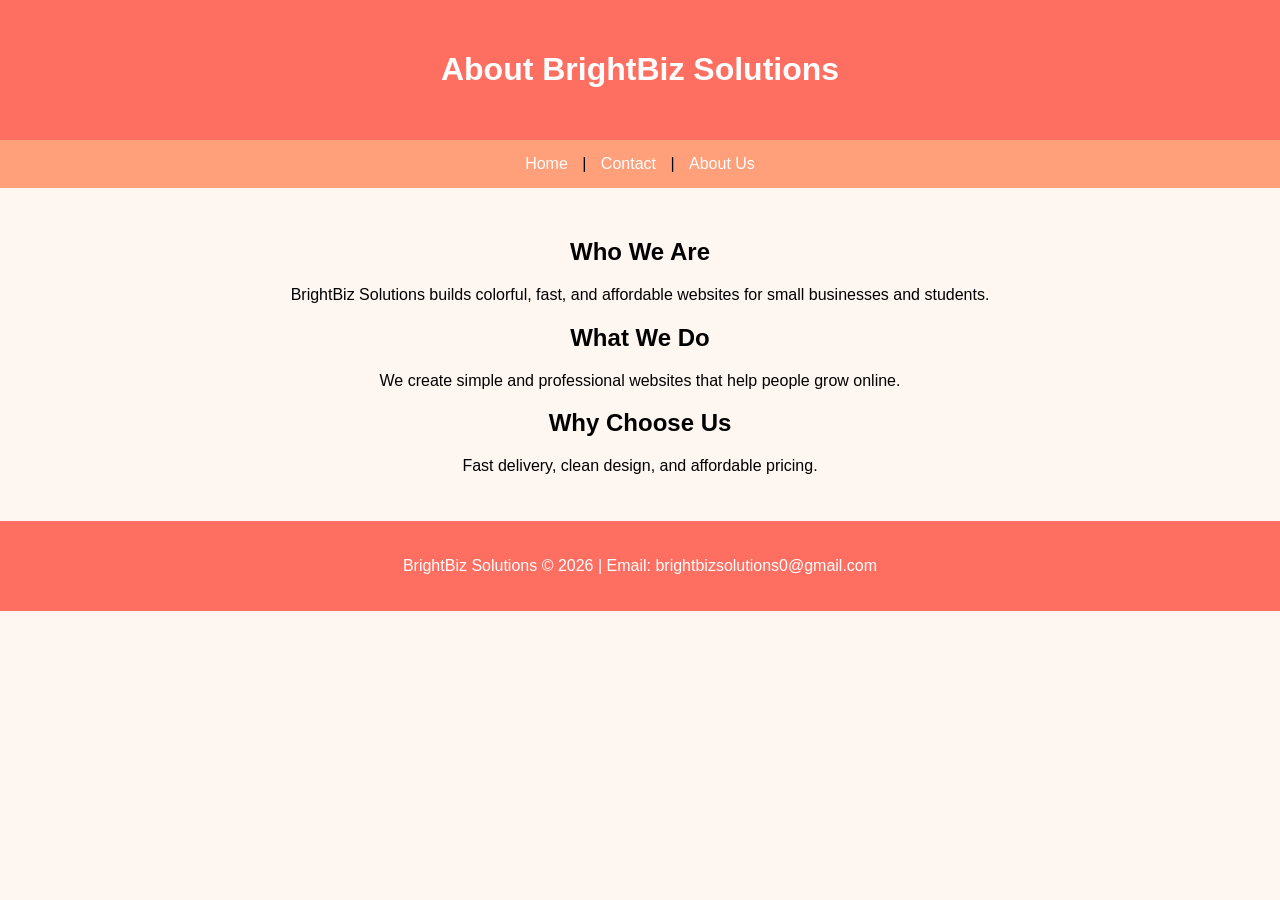
==== about.html @ 81863c89 "Update about.html" ====
<!DOCTYPE html>
<html>
<head>
    <title>About Us</title>
    <meta name="viewport" content="width=device-width, initial-scale=1.0">
    <meta name="viewport" content="width=device-width, initial-scale=1.0">
<meta charset="UTF-8">
<meta name="description" content="BrightBiz Solutions provides simple and affordable websites for small businesses and students.">

</head>
<body style="font-family: Arial, sans-serif; background-color:#fef6f0; margin:0; padding:0;">

<header style="background-color:#ff6f61; color:white; padding:30px; text-align:center;">
    <h1>About BrightBiz Solutions</h1>
</header>

<nav style="Background-color:#ffa07a; text-align:center; padding:15px;">
    <a href="index.html" style="color:white; text-decoration:none; margin:10px;">Home</a> |
    <a href="contact.html" style="color:white; text-decoration:none; margin:10px;">Contact</a> |
    <a href="about.html" style="color:white; text-decoration:none; margin:10px;">About Us</a>
</nav>

<main style="padding:30px; text-align:center;">
    <h2>Who We Are</h2>
    <p>BrightBiz Solutions builds colorful, fast, and affordable websites for small businesses and students.</p>

    <h2>What We Do</h2>
    <p>We create simple and professional websites that help people grow online.</p>

    <h2>Why Choose Us</h2>
    <p>Fast delivery, clean design, and affordable pricing.</p>
</main>

<footer style="background-color:#ff6f61; color:white; text-align:center; padding:20px;">
    <p>BrightBiz Solutions © 2026 | Email: brightbizsolutions0@gmail.com</p>
</footer>

   <!-- Format of the Scroll to Top Button -->
<div id="scrollTopBtn"
     style="
        position:fixed;
        bottom:25px;
        right:25px;
        background-color:#ff6f61;
        color:white;
        width:45px;
        height:45px;
        border-radius:50%;
        display:none;
        align-items:center;
        justify-content:center;
        font-size:22px;
        cursor:pointer;
        box-shadow:0 5px 15px rgba(0,0,0,0.2);
        z-index:1000;
     ">
    ↑
</div>

<!--now using java script to add the function of the button that will scroll up when the user scrols bwlow 200 pixsels-->

<script>
    const scrollBtn = document.getElementById("scrollTopBtn");

    window.onscroll = function () {
        if (document.body.scrollTop > 200 || document.documentElement.scrollTop > 200) {
            scrollBtn.style.display = "flex";
        } else {
            scrollBtn.style.display = "none";
        }
    };

    scrollBtn.onclick = function () {
        window.scrollTo({
            top: 0,
            behavior: "smooth"
        });
    };
</script>

</body>
</html>
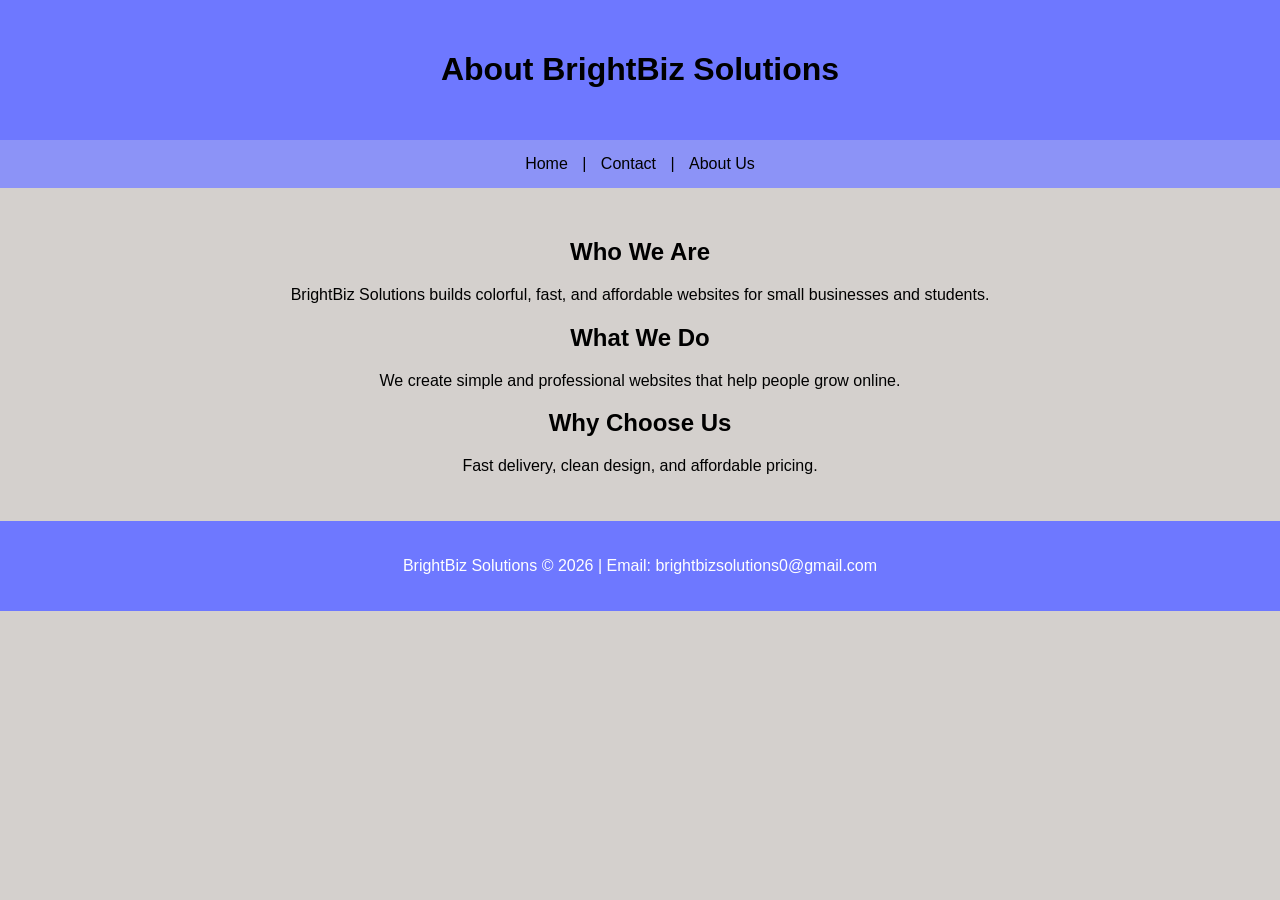
==== commit e5310ba3: "Update about.html" ====
--- a/about.html
+++ b/about.html
@@ -8,16 +8,16 @@
 <meta name="description" content="BrightBiz Solutions provides simple and affordable websites for small businesses and students.">
 
 </head>
-<body style="font-family: Arial, sans-serif; background-color:#fef6f0; margin:0; padding:0;">
+<body style="font-family: Arial, sans-serif; background-color:#d4d0cd; margin:0; padding:0;">
 
-<header style="background-color:#ff6f61; color:white; padding:30px; text-align:center;">
+<header style="background-color:#6e78ff; color:rgb(0, 0, 0); padding:30px; text-align:center;">
     <h1>About BrightBiz Solutions</h1>
 </header>
 
-<nav style="Background-color:#ffa07a; text-align:center; padding:15px;">
-    <a href="index.html" style="color:white; text-decoration:none; margin:10px;">Home</a> |
-    <a href="contact.html" style="color:white; text-decoration:none; margin:10px;">Contact</a> |
-    <a href="about.html" style="color:white; text-decoration:none; margin:10px;">About Us</a>
+<nav style="Background-color:#8c93f7; text-align:center; padding:15px;">
+    <a href="index.html" style="color:rgb(0, 0, 0); text-decoration:none; margin:10px;">Home</a> |
+    <a href="contact.html" style="color:rgb(0, 0, 0); text-decoration:none; margin:10px;">Contact</a> |
+    <a href="about.html" style="color:rgb(0, 0, 0); text-decoration:none; margin:10px;">About Us</a>
 </nav>
 
 <main style="padding:30px; text-align:center;">
@@ -31,7 +31,7 @@
     <p>Fast delivery, clean design, and affordable pricing.</p>
 </main>
 
-<footer style="background-color:#ff6f61; color:white; text-align:center; padding:20px;">
+<footer style="background-color:#6e78ff; color:white; text-align:center; padding:20px;">
     <p>BrightBiz Solutions © 2026 | Email: brightbizsolutions0@gmail.com</p>
 </footer>
 
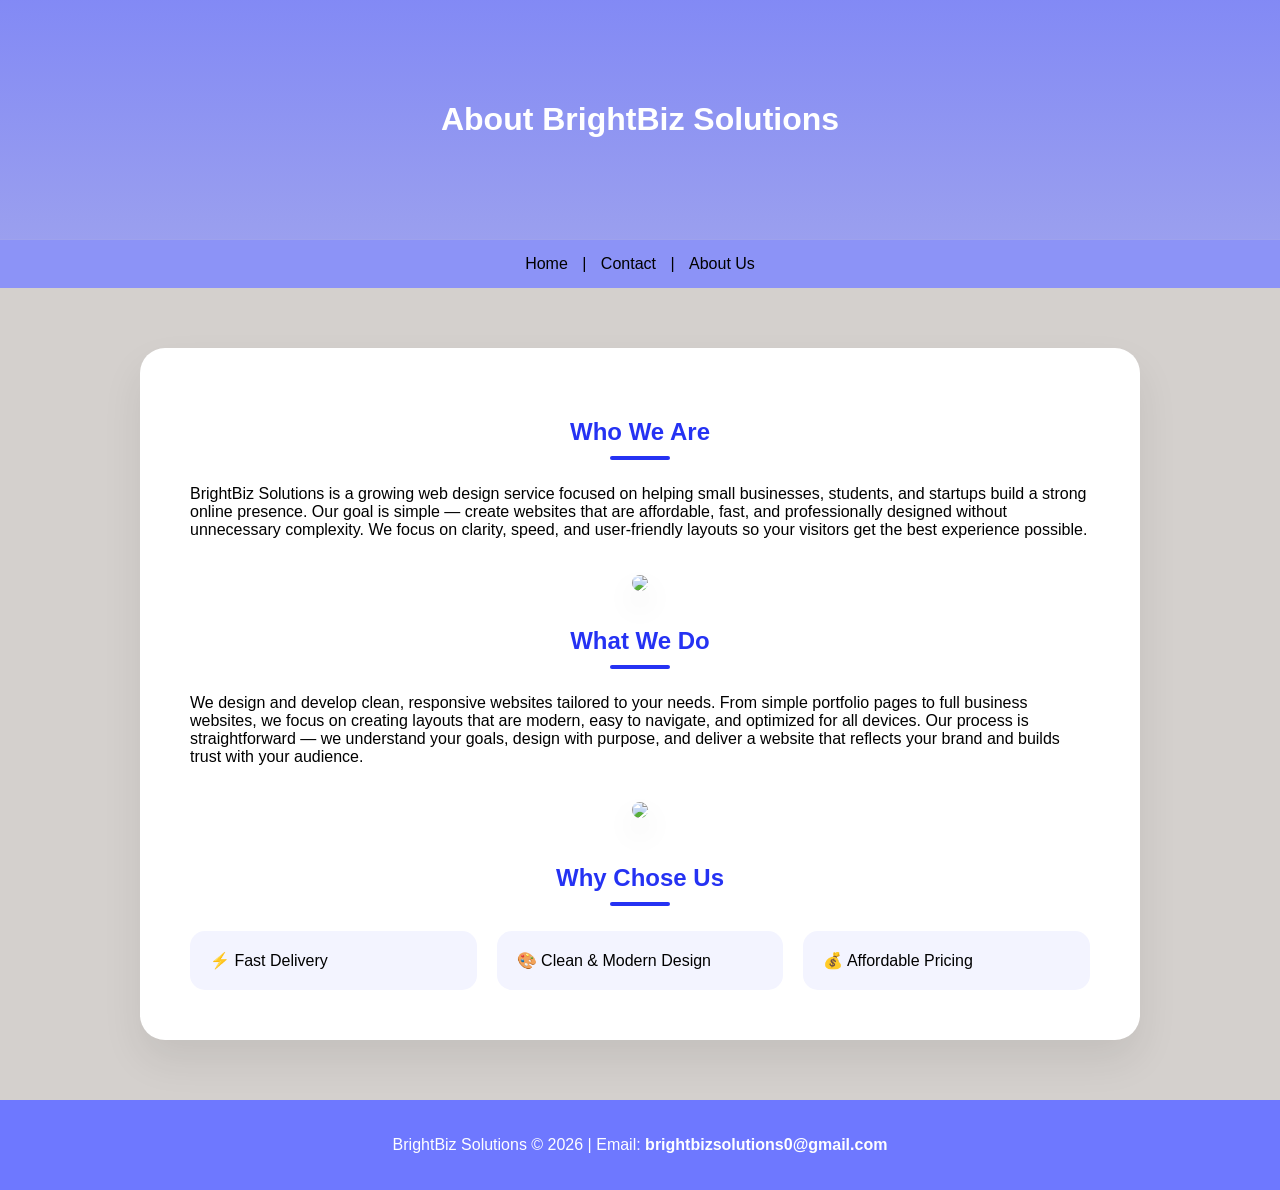
==== commit 55f24f9e: "Update about.html" ====
--- a/about.html
+++ b/about.html
@@ -1,16 +1,30 @@
 <!DOCTYPE html>
 <html>
 <head>
-    <title>About Us</title>
+   <title>About BrightBiz Solutions | Web Design Services</title>
+   <link rel="icon" type="image/png" href="favicon.png
+">
+
+
     <meta name="viewport" content="width=device-width, initial-scale=1.0">
-    <meta name="viewport" content="width=device-width, initial-scale=1.0">
+
 <meta charset="UTF-8">
 <meta name="description" content="BrightBiz Solutions provides simple and affordable websites for small businesses and students.">
 
 </head>
 <body style="font-family: Arial, sans-serif; background-color:#d4d0cd; margin:0; padding:0;">
 
-<header style="background-color:#6e78ff; color:rgb(0, 0, 0); padding:30px; text-align:center;">
+<header style="
+background: linear-gradient(rgba(110,120,255,0.8), rgba(140,147,247,0.8)),
+url('https://tech4growth.dqindia.com/wp-content/uploads/2022/09/hp-probook-450-g71583516636833499-1440x564_c.jpg');
+background-size:cover;
+background-position:center;
+color:white;
+padding:80px 20px;
+text-align:center;
+">
+
+
     <h1>About BrightBiz Solutions</h1>
 </header>
 
@@ -20,19 +34,174 @@
     <a href="about.html" style="color:rgb(0, 0, 0); text-decoration:none; margin:10px;">About Us</a>
 </nav>
 
-<main style="padding:30px; text-align:center;">
-    <h2>Who We Are</h2>
-    <p>BrightBiz Solutions builds colorful, fast, and affordable websites for small businesses and students.</p>
-
-    <h2>What We Do</h2>
-    <p>We create simple and professional websites that help people grow online.</p>
-
-    <h2>Why Choose Us</h2>
-    <p>Fast delivery, clean design, and affordable pricing.</p>
+<main style="
+padding:60px 20px;
+display:flex;
+justify-content:center;
+">
+
+<div style="
+background:white;
+max-width:900px;
+width:100%;
+padding:50px;
+border-radius:25px;
+box-shadow:0 20px 40px rgba(0,0,0,0.08);
+text-align:left;
+">
+
+    <h2 style="
+color:#2532f3;
+text-align:center;
+margin-bottom:10px;
+">
+Who We Are
+</h2>
+
+<div style="
+width:60px;
+height:4px;
+background:#2532f3;
+margin:0 auto 25px auto;
+border-radius:5px;
+"></div>
+
+    <p style="margin-bottom:30px;">
+        BrightBiz Solutions is a growing web design service focused on helping 
+small businesses, students, and startups build a strong online presence. 
+
+Our goal is simple — create websites that are affordable, fast, and 
+professionally designed without unnecessary complexity. We focus on 
+clarity, speed, and user-friendly layouts so your visitors get the best 
+experience possible.
+    </p>
+
+    <h2 style="
+color:#2532f3;
+text-align:center;
+margin-bottom:10px;
+">
+<div style="text-align:center; margin-bottom:30px;">
+    <img src="https://images.unsplash.com/photo-1521737604893-d14cc237f11d"
+         style="
+         width:100%;
+         max-width:500px;
+         border-radius:20px;
+         box-shadow:0 15px 30px rgba(0,0,0,0.1);
+         ">
+</div>
+
+What We Do
+</h2>
+
+<div style="
+width:60px;
+height:4px;
+background:#2532f3;
+margin:0 auto 25px auto;
+border-radius:5px;
+"></div>
+
+    <p style="margin-bottom:30px;">
+       We design and develop clean, responsive websites tailored to your needs. 
+From simple portfolio pages to full business websites, we focus on 
+creating layouts that are modern, easy to navigate, and optimized for all devices.
+
+Our process is straightforward — we understand your goals, design with 
+purpose, and deliver a website that reflects your brand and builds trust 
+with your audience.
+    </p>
+
+    <h2 style="
+color:#2532f3;
+text-align:center;
+margin-bottom:10px;
+">
+<div style="
+display:flex;
+flex-wrap:wrap;
+align-items:center;
+gap:30px;
+margin-bottom:40px;
+">
+
+   
+    <div style="flex:1; min-width:250px; text-align:center;">
+        <img src="https://images.unsplash.com/photo-1498050108023-c5249f4df085"
+             style="
+             width:100%;
+             max-width:400px;
+             border-radius:20px;
+             box-shadow:0 15px 30px rgba(0,0,0,0.1);
+             ">
+    </div>
+
+</div>
+
+Why Chose Us
+</h2>
+
+<div style="
+width:60px;
+height:4px;
+background:#2532f3;
+margin:0 auto 25px auto;
+border-radius:5px;
+"></div>
+
+
+    <div style="
+    display:flex;
+    gap:20px;
+    flex-wrap:wrap;
+    margin-top:20px;
+    ">
+
+        <div style="
+        background:#f3f4ff;
+        padding:20px;
+        border-radius:15px;
+        flex:1;
+        min-width:200px;
+        ">
+            ⚡ Fast Delivery
+        </div>
+
+        <div style="
+        background:#f3f4ff;
+        padding:20px;
+        border-radius:15px;
+        flex:1;
+        min-width:200px;
+        ">
+            🎨 Clean & Modern Design
+        </div>
+
+        <div style="
+        background:#f3f4ff;
+        padding:20px;
+        border-radius:15px;
+        flex:1;
+        min-width:200px;
+        ">
+            💰 Affordable Pricing
+        </div>
+
+    </div>
+
+</div>
 </main>
 
+
 <footer style="background-color:#6e78ff; color:white; text-align:center; padding:20px;">
-    <p>BrightBiz Solutions © 2026 | Email: brightbizsolutions0@gmail.com</p>
+    <p>
+BrightBiz Solutions © 2026 | 
+Email: 
+<a href="mailto:brightbizsolutions0@gmail.com" 
+   style="color:white; text-decoration:none; font-weight:bold;">
+brightbizsolutions0@gmail.com
+</a>
+</p>
 </footer>
 
    <!-- Format of the Scroll to Top Button -->
@@ -41,7 +210,7 @@
         position:fixed;
         bottom:25px;
         right:25px;
-        background-color:#ff6f61;
+        background-color:#2532f3;
         color:white;
         width:45px;
         height:45px;
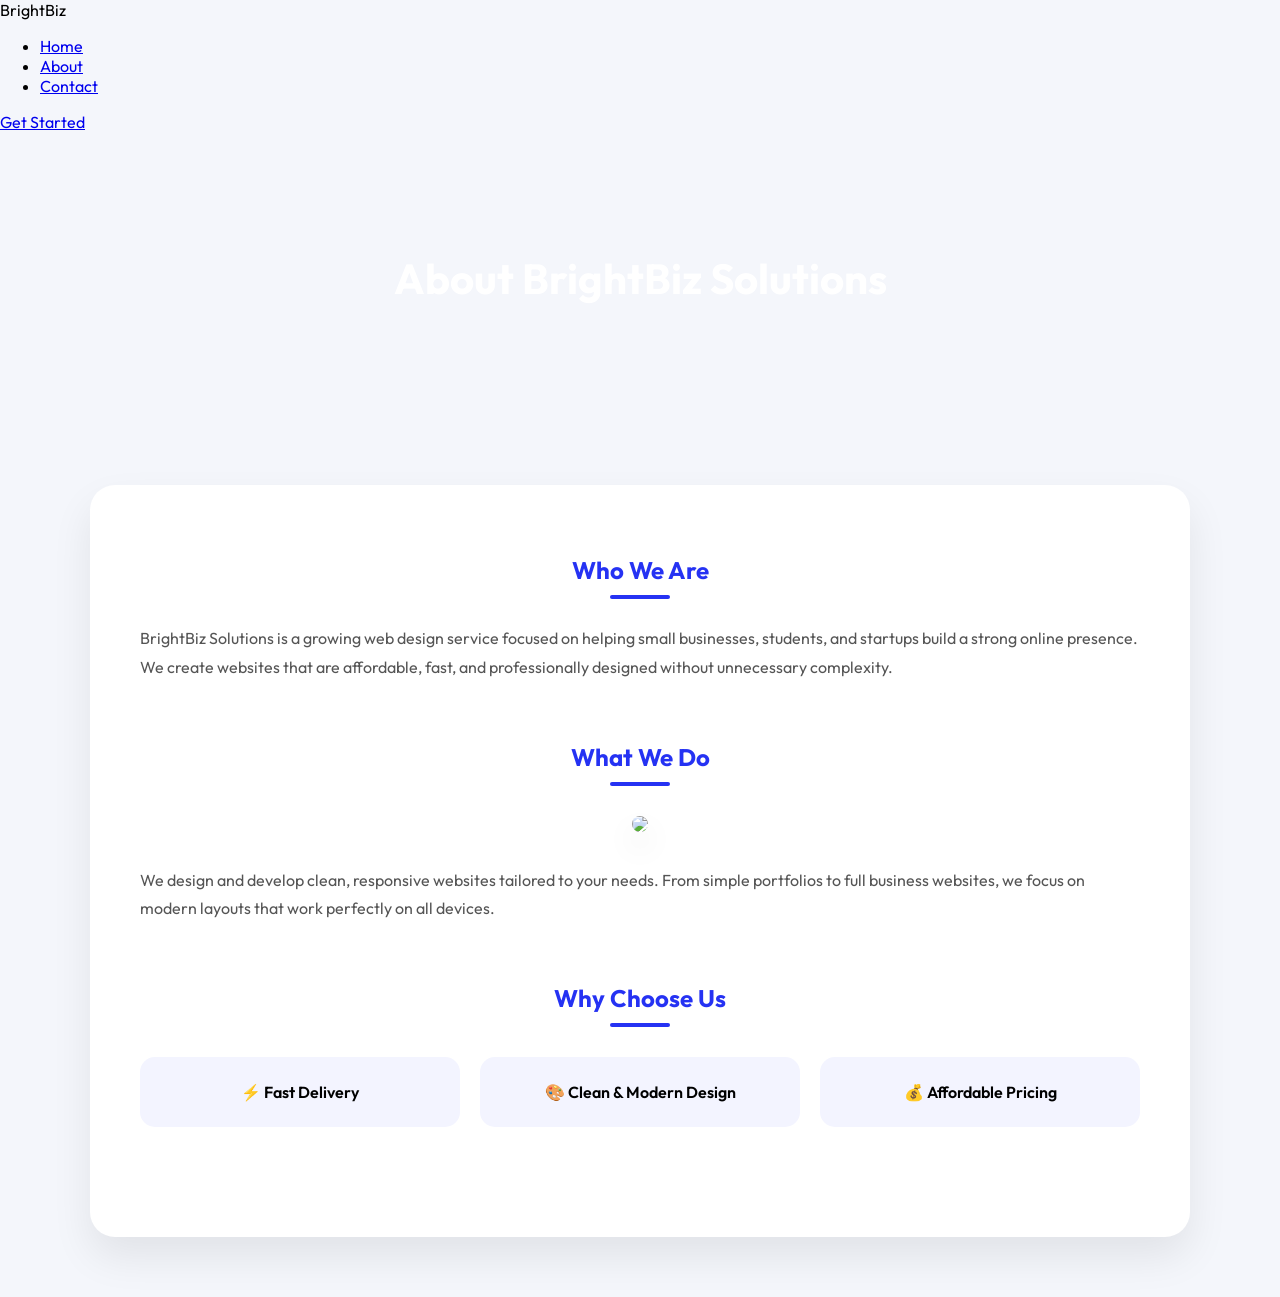
==== commit 9fc4b700: "Update about.html" ====
--- a/about.html
+++ b/about.html
@@ -1,208 +1,185 @@
 <!DOCTYPE html>
 <html>
 <head>
-   <title>About BrightBiz Solutions | Web Design Services</title>
-   <link rel="icon" type="image/png" href="favicon.png
-">
-
-
-    <meta name="viewport" content="width=device-width, initial-scale=1.0">
-
+<title>About BrightBiz Solutions | Web Design Services</title>
+
+<meta name="viewport" content="width=device-width, initial-scale=1.0">
 <meta charset="UTF-8">
 <meta name="description" content="BrightBiz Solutions provides simple and affordable websites for small businesses and students.">
 
-</head>
-<body style="font-family: Arial, sans-serif; background-color:#d4d0cd; margin:0; padding:0;">
-
-<header style="
-background: linear-gradient(rgba(110,120,255,0.8), rgba(140,147,247,0.8)),
-url('https://tech4growth.dqindia.com/wp-content/uploads/2022/09/hp-probook-450-g71583516636833499-1440x564_c.jpg');
-background-size:cover;
-background-position:center;
-color:white;
-padding:80px 20px;
-text-align:center;
-">
-
-
-    <h1>About BrightBiz Solutions</h1>
-</header>
-
-<nav style="Background-color:#8c93f7; text-align:center; padding:15px;">
-    <a href="index.html" style="color:rgb(0, 0, 0); text-decoration:none; margin:10px;">Home</a> |
-    <a href="contact.html" style="color:rgb(0, 0, 0); text-decoration:none; margin:10px;">Contact</a> |
-    <a href="about.html" style="color:rgb(0, 0, 0); text-decoration:none; margin:10px;">About Us</a>
-</nav>
-
-<main style="
-padding:60px 20px;
-display:flex;
-justify-content:center;
-">
-
-<div style="
-background:white;
-max-width:900px;
-width:100%;
-padding:50px;
-border-radius:25px;
-box-shadow:0 20px 40px rgba(0,0,0,0.08);
-text-align:left;
-">
-
-    <h2 style="
-color:#2532f3;
-text-align:center;
-margin-bottom:10px;
-">
-Who We Are
-</h2>
-
-<div style="
-width:60px;
-height:4px;
-background:#2532f3;
-margin:0 auto 25px auto;
-border-radius:5px;
-"></div>
-
-    <p style="margin-bottom:30px;">
-        BrightBiz Solutions is a growing web design service focused on helping 
-small businesses, students, and startups build a strong online presence. 
-
-Our goal is simple — create websites that are affordable, fast, and 
-professionally designed without unnecessary complexity. We focus on 
-clarity, speed, and user-friendly layouts so your visitors get the best 
-experience possible.
-    </p>
-
-    <h2 style="
-color:#2532f3;
-text-align:center;
-margin-bottom:10px;
-">
-<div style="text-align:center; margin-bottom:30px;">
-    <img src="https://images.unsplash.com/photo-1521737604893-d14cc237f11d"
-         style="
-         width:100%;
-         max-width:500px;
-         border-radius:20px;
-         box-shadow:0 15px 30px rgba(0,0,0,0.1);
-         ">
-</div>
-
-What We Do
-</h2>
-
-<div style="
-width:60px;
-height:4px;
-background:#2532f3;
-margin:0 auto 25px auto;
-border-radius:5px;
-"></div>
-
-    <p style="margin-bottom:30px;">
-       We design and develop clean, responsive websites tailored to your needs. 
-From simple portfolio pages to full business websites, we focus on 
-creating layouts that are modern, easy to navigate, and optimized for all devices.
-
-Our process is straightforward — we understand your goals, design with 
-purpose, and deliver a website that reflects your brand and builds trust 
-with your audience.
-    </p>
-
-    <h2 style="
-color:#2532f3;
-text-align:center;
-margin-bottom:10px;
-">
-<div style="
-display:flex;
-flex-wrap:wrap;
-align-items:center;
-gap:30px;
-margin-bottom:40px;
-">
-
-   
-    <div style="flex:1; min-width:250px; text-align:center;">
-        <img src="https://images.unsplash.com/photo-1498050108023-c5249f4df085"
-             style="
-             width:100%;
-             max-width:400px;
-             border-radius:20px;
-             box-shadow:0 15px 30px rgba(0,0,0,0.1);
-             ">
-    </div>
-
-</div>
-
-Why Chose Us
-</h2>
-
-<div style="
-width:60px;
-height:4px;
-background:#2532f3;
-margin:0 auto 25px auto;
-border-radius:5px;
-"></div>
-
-
-    <div style="
+<link href="https://fonts.googleapis.com/css2?family=Outfit:wght@400;600;700&display=swap" rel="stylesheet">
+
+<link rel="stylesheet" href="style.css">
+
+
+<style>
+body{
+    margin:0;
+    font-family:'Outfit', sans-serif;
+    background:#f4f6fb;
+}
+
+
+
+
+/* HEADER */
+header{
+    background:url('https://tech4growth.dqindia.com/wp-content/uploads/2022/09/hp-probook-450-g71583516636833499-1440x564_c.jpg');
+    background-size:cover;
+    background-position:center;
+    color:white;
+    padding:120px 20px;
+    text-align:center;
+}
+
+header h1{
+    font-size:42px;
+    margin:0;
+}
+
+/* MAIN CARD */
+.main-container{
+    display:flex;
+    justify-content:center;
+    padding:60px 20px;
+}
+
+.card{
+    background:white;
+    max-width:1000px;
+    width:100%;
+    padding:50px;
+    border-radius:25px;
+    box-shadow:0 20px 40px rgba(0,0,0,0.08);
+}
+
+.section{
+    margin-bottom:60px;
+}
+
+.section h2{
+    text-align:center;
+    color:#2532f3;
+    margin-bottom:10px;
+}
+
+.line{
+    width:60px;
+    height:4px;
+    background:#2532f3;
+    margin:0 auto 25px;
+    border-radius:5px;
+}
+
+.section p{
+    line-height:1.8;
+    color:#555;
+}
+
+.image-center{
+    text-align:center;
+    margin:30px 0;
+}
+
+.image-center img{
+    max-width:500px;
+    width:100%;
+    border-radius:20px;
+    box-shadow:0 15px 30px rgba(0,0,0,0.1);
+}
+
+/* WHY US BOXES */
+.why-boxes{
     display:flex;
     gap:20px;
     flex-wrap:wrap;
-    margin-top:20px;
-    ">
-
-        <div style="
-        background:#f3f4ff;
-        padding:20px;
-        border-radius:15px;
-        flex:1;
-        min-width:200px;
-        ">
-            ⚡ Fast Delivery
-        </div>
-
-        <div style="
-        background:#f3f4ff;
-        padding:20px;
-        border-radius:15px;
-        flex:1;
-        min-width:200px;
-        ">
-            🎨 Clean & Modern Design
-        </div>
-
-        <div style="
-        background:#f3f4ff;
-        padding:20px;
-        border-radius:15px;
-        flex:1;
-        min-width:200px;
-        ">
-            💰 Affordable Pricing
-        </div>
-
-    </div>
-
-</div>
-</main>
-
-
-<footer style="background-color:#6e78ff; color:white; text-align:center; padding:20px;">
-    <p>
-BrightBiz Solutions © 2026 | 
-Email: 
-<a href="mailto:brightbizsolutions0@gmail.com" 
-   style="color:white; text-decoration:none; font-weight:bold;">
-brightbizsolutions0@gmail.com
-</a>
+    margin-top:30px;
+}
+
+.why-box{
+    background:#f3f4ff;
+    padding:25px;
+    border-radius:15px;
+    flex:1;
+    min-width:220px;
+    text-align:center;
+    font-weight:600;
+}
+
+/* FOOTER (kept your design style) */
+footer{
+    background:#1f2340;
+    color:white;
+    padding:60px 20px 30px;
+}
+</style>
+</head>
+
+<body>
+
+<nav class="navbar">
+    <div class="logo">Bright<span>Biz</span></div>
+
+    <ul class="nav-links">
+        <li><a href="index.html">Home</a></li>
+        <li><a href="about.html">About</a></li>
+        <li><a href="contact.html">Contact</a></li>
+    </ul>
+
+    <a href="contact.html" class="nav-btn">Get Started</a>
+</nav>
+
+
+<header>
+    <h1>About BrightBiz Solutions</h1>
+</header>
+
+<div class="main-container">
+<div class="card">
+
+<div class="section">
+<h2>Who We Are</h2>
+<div class="line"></div>
+<p>
+BrightBiz Solutions is a growing web design service focused on helping small businesses,
+students, and startups build a strong online presence. We create websites that are affordable,
+fast, and professionally designed without unnecessary complexity.
 </p>
-</footer>
+</div>
+
+<div class="section">
+<h2>What We Do</h2>
+<div class="line"></div>
+
+<div class="image-center">
+<img src="https://images.unsplash.com/photo-1521737604893-d14cc237f11d">
+</div>
+
+<p>
+We design and develop clean, responsive websites tailored to your needs.
+From simple portfolios to full business websites, we focus on modern layouts
+that work perfectly on all devices.
+</p>
+</div>
+
+<div class="section">
+<h2>Why Choose Us</h2>
+<div class="line"></div>
+
+<div class="why-boxes">
+<div class="why-box">⚡ Fast Delivery</div>
+<div class="why-box">🎨 Clean & Modern Design</div>
+<div class="why-box">💰 Affordable Pricing</div>
+</div>
+</div>
+
+</div>
+</div>
+
+</body>
+</html>
+
+
 
    <!-- Format of the Scroll to Top Button -->
 <div id="scrollTopBtn"
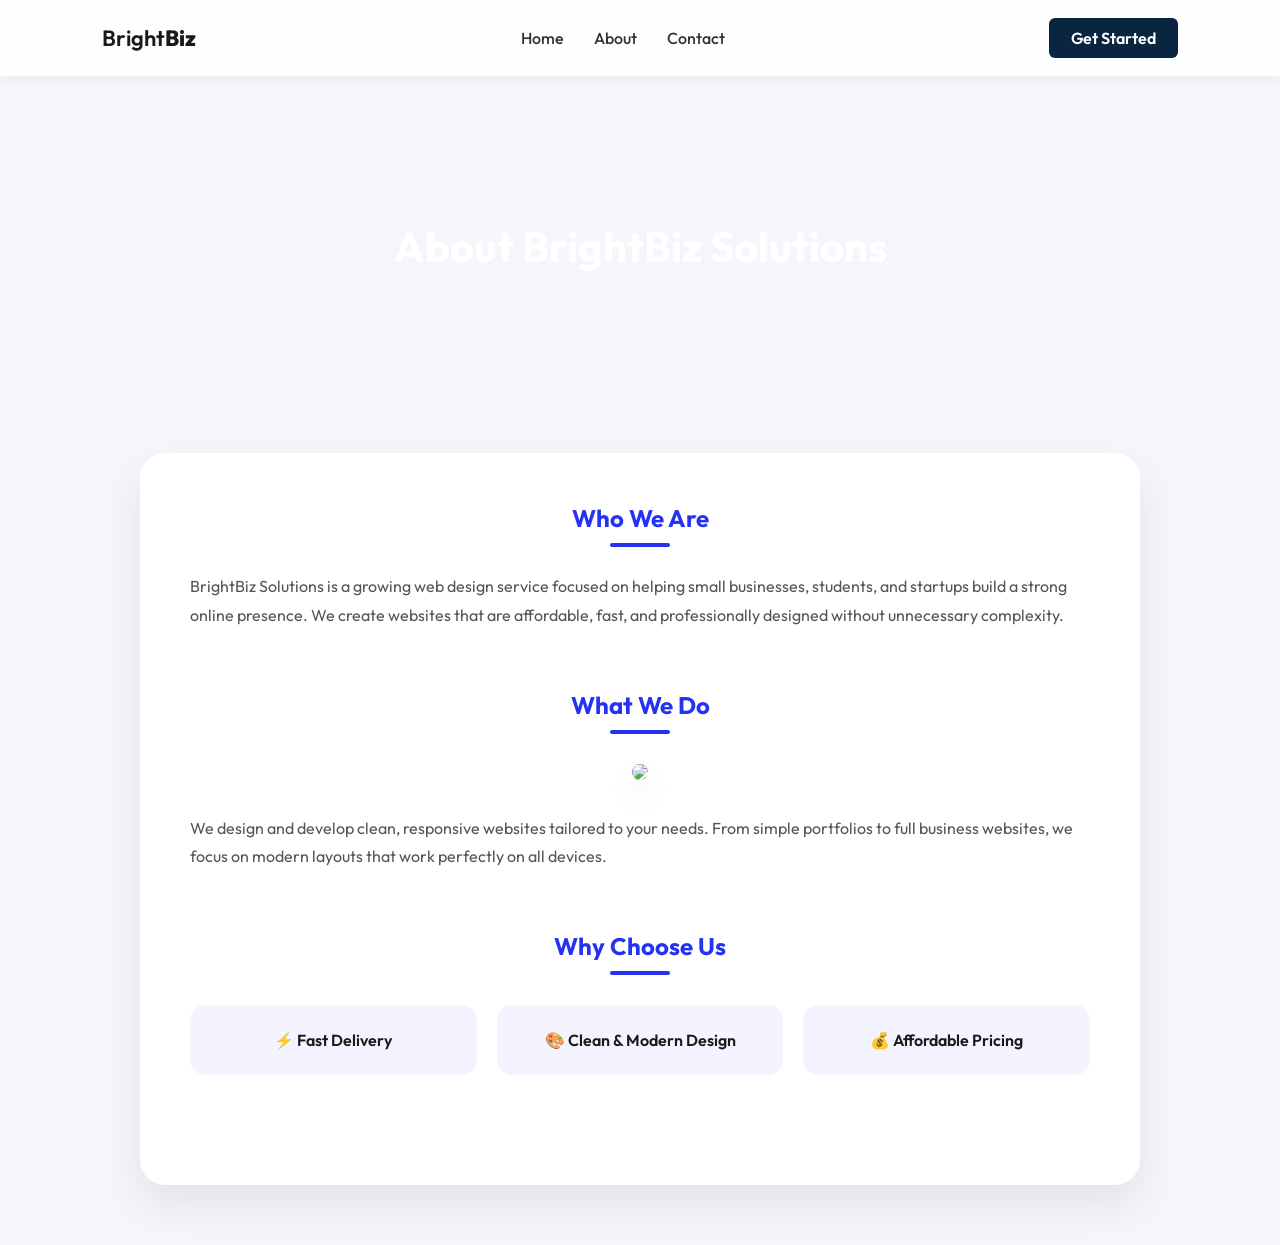
==== commit 1b0302b6: "Update about.html" ====
--- a/about.html
+++ b/about.html
@@ -10,6 +10,7 @@
 <link href="https://fonts.googleapis.com/css2?family=Outfit:wght@400;600;700&display=swap" rel="stylesheet">
 
 <link rel="stylesheet" href="style.css">
+
 
 
 <style>
@@ -226,3 +227,5 @@
 
 </body>
 </html>
+
+
--- a/style.css
+++ b/style.css
@@ -0,0 +1,63 @@
+/* RESET */
+*{
+    margin:0;
+    padding:0;
+    box-sizing:border-box;
+}
+
+body{
+    font-family:'Outfit', sans-serif;
+    background:#f7f9fc;
+    color:#1a1a1a;
+    padding-top:100px; /* space for fixed navbar */
+}
+
+/* NAVIGATION */
+.navbar{
+    position:fixed;
+    top:0;
+    left:0;
+    width:100%;
+    display:flex;
+    justify-content:space-between;
+    align-items:center;
+    padding:18px 8%;
+    background:rgba(255,255,255,0.9);
+    backdrop-filter:blur(10px);
+    box-shadow:0 2px 10px rgba(0,0,0,0.05);
+    z-index:999;
+}
+
+.logo{
+    font-size:22px;
+    font-weight:600;
+}
+
+.logo span{
+    font-weight:800;
+}
+
+.nav-links{
+    list-style:none;
+    display:flex;
+    gap:30px;
+}
+
+.nav-links a{
+    text-decoration:none;
+    color:#333;
+    font-weight:500;
+}
+
+.nav-links a:hover{
+    color:#0a2540;
+}
+
+.nav-btn{
+    padding:10px 22px;
+    background:#0a2540;
+    color:white;
+    text-decoration:none;
+    border-radius:6px;
+    font-weight:600;
+}
